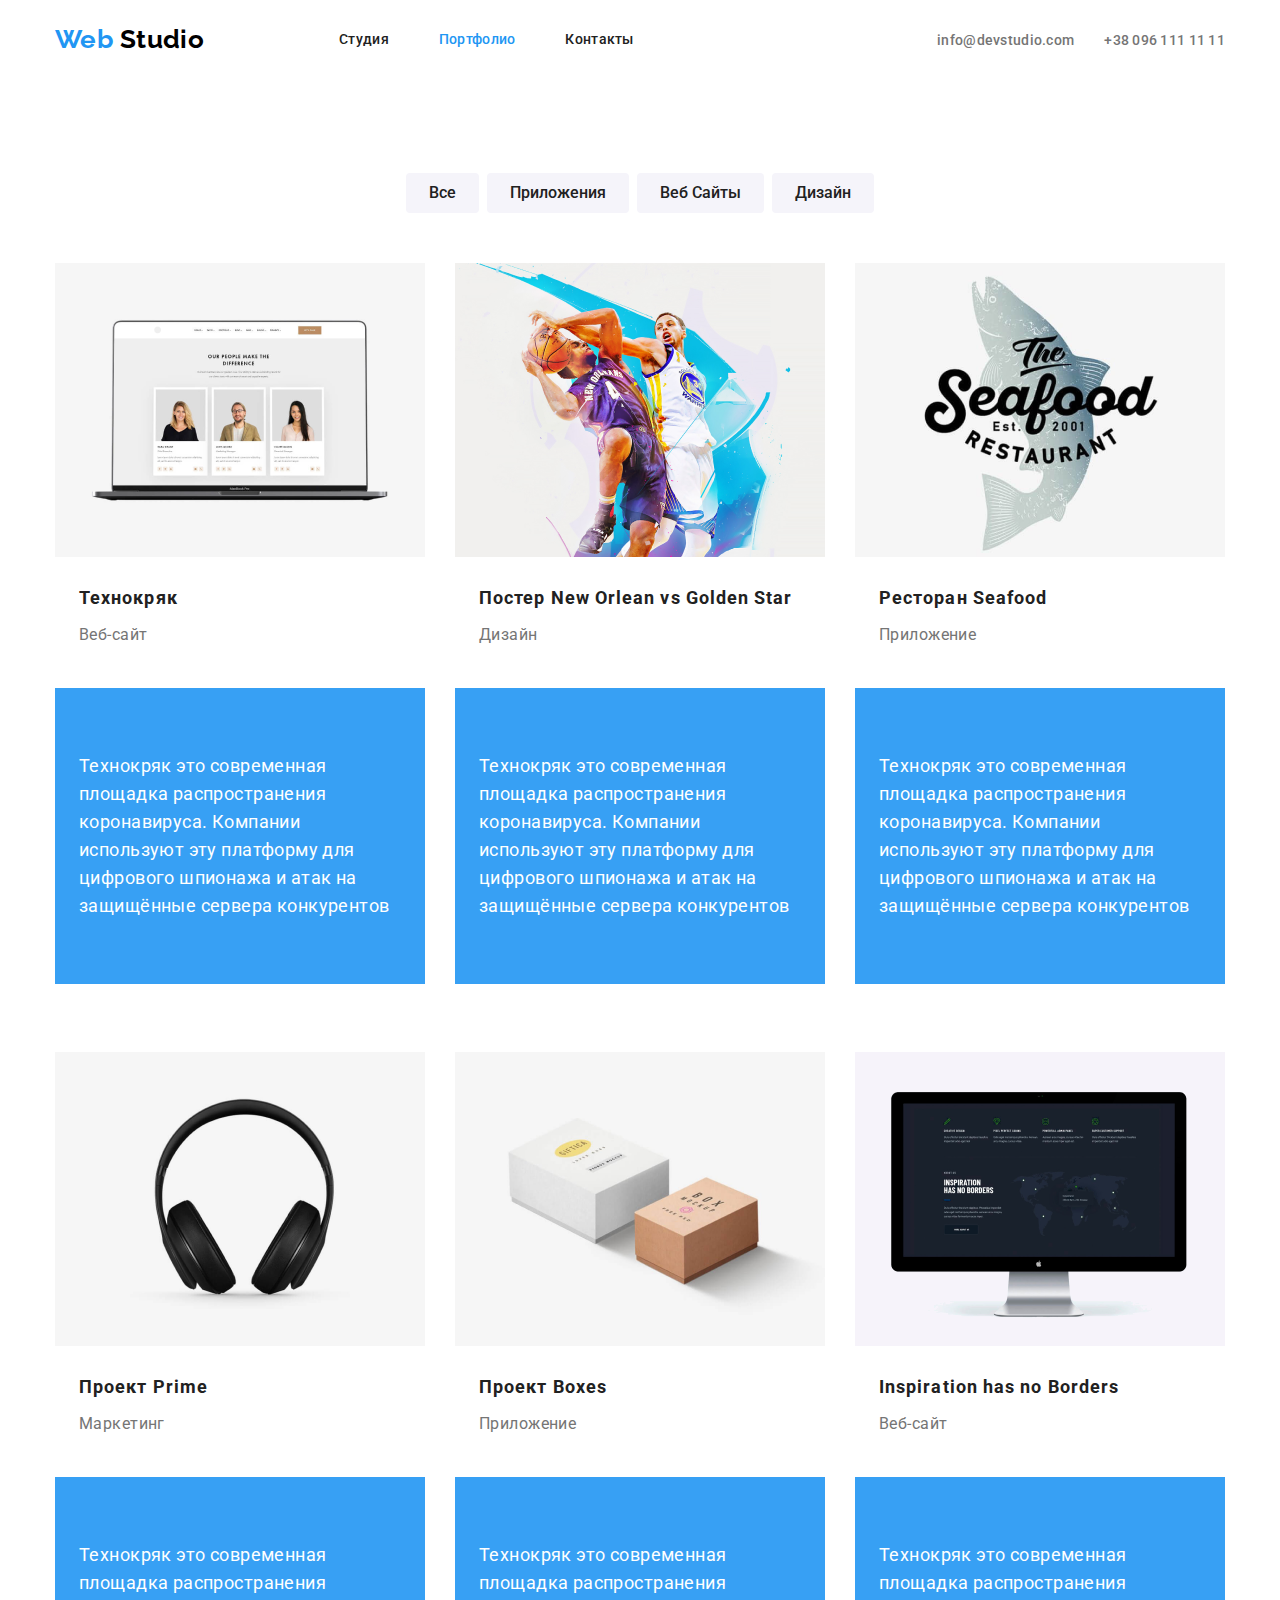
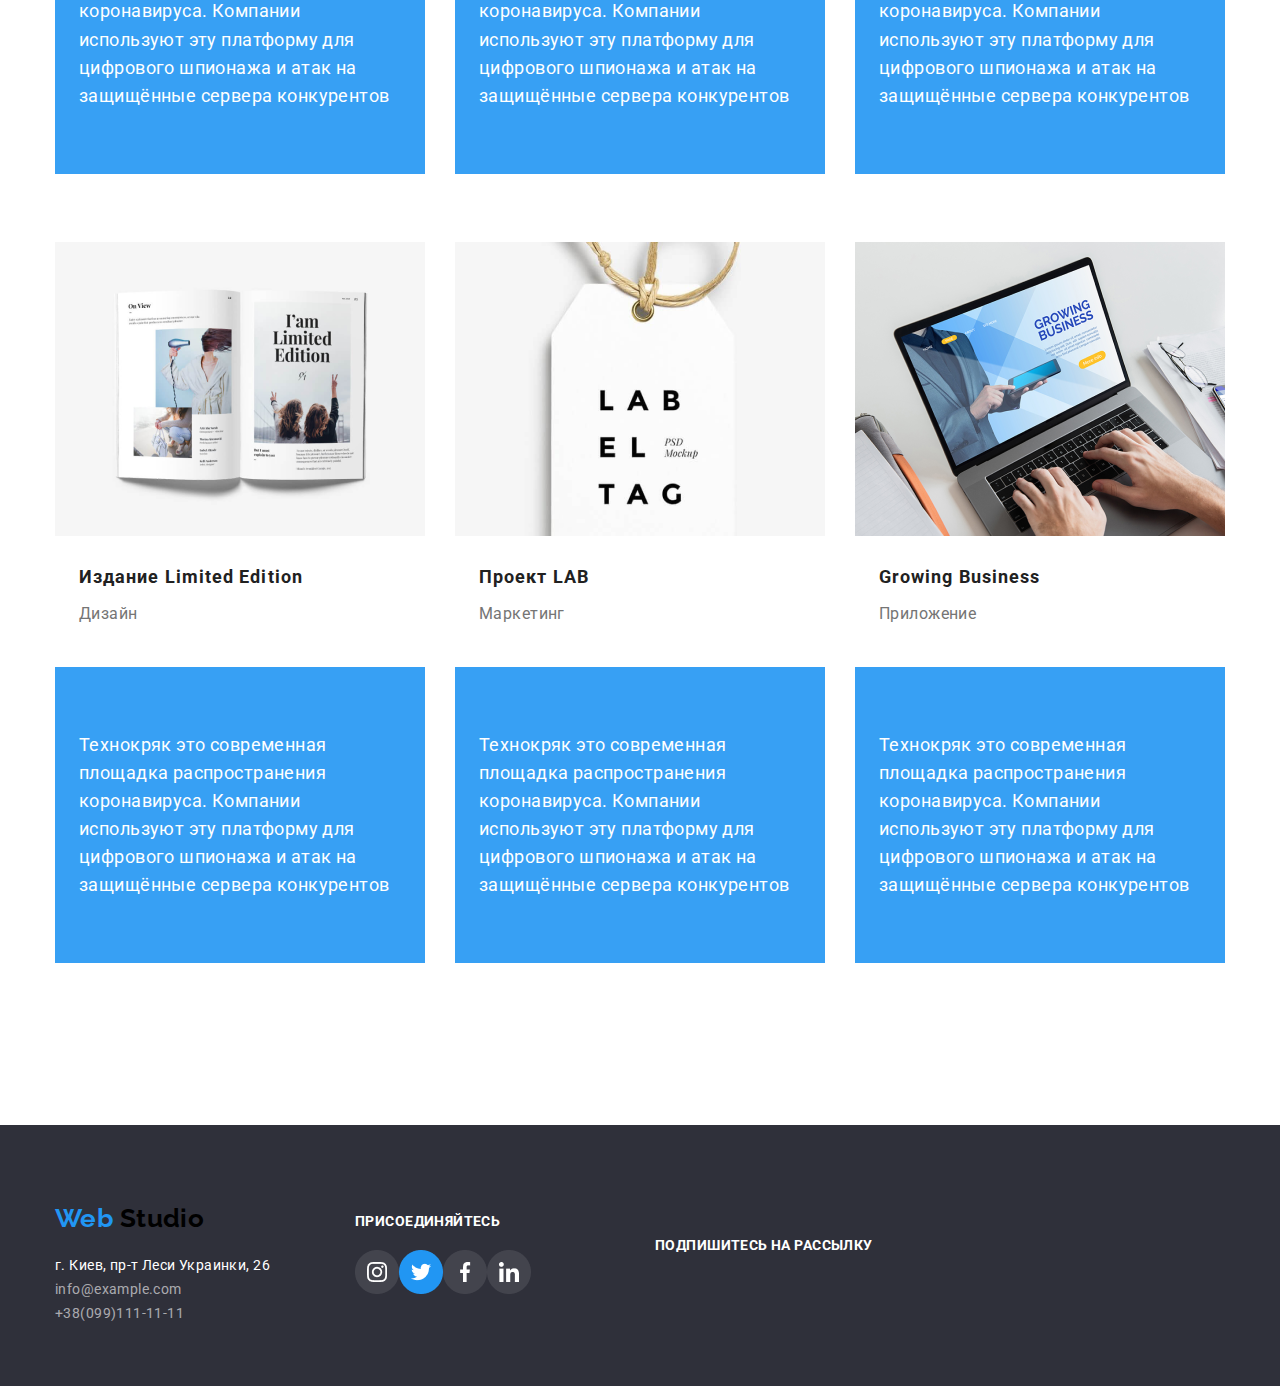
==== portfolio.html @ c9265460 "adding working files" ====
<!DOCTYPE html>
<html lang="ru">
<head>
    <meta charset="UTF-8">
    <meta name="viewport" content="width=device-width, initial-scale=1.0">
    <title lang="en">Web Studio</title>
    <link 
    href="https://fonts.googleapis.com/css2?family=Raleway:wght@700&family=Roboto:wght@400;500;700;900&display=swap" 
    rel="stylesheet">
    <link
    rel="stylesheet" 
    href="https://cdnjs.cloudflare.com/ajax/libs/modern-normalize/0.6.0/modern-normalize.min.css"> 
    <link rel="stylesheet" href="./css/style.css">
</head>
<body>
    <header class="page-header">
    <div class="container">
        <nav class="navigation-and-logo">
            <a class="logo" href="./index.html"><span class="accent">Web</span> Studio</a>
            <ul class="site-nav">
                <li><a class="nav-item" href="./index.html">Студия</a></li>
                <li><a class="nav-item current" href="./portfolio.html">Портфолио</a></li>
                <li><a class="nav-item" href="">Контакты</a></li>

            </ul>
        </nav>
            <ul class="contacts">
                <li><a class="contacts-item" href="mailto:info@devstudio.com">info@devstudio.com</a></li>
                <li><a class="contacts-item" href="tel:+380961111111">+38 096 111 11 11</a></li>
            </ul>
    </div>
    </header>
    <main>
        <!-- Our projects -->
        <section class="projects">
            <h1 hidden>Наше портфолио</h1>
            <ul class="button-list">
                <li class="button-item">
                    <Button class="button" type="button">Все</Button>
                </li>
                <li class="button-item">
                    <Button class="button" type="button">Приложения</Button>
                </li>
                <li class="button-item">
                    <Button class="button" type="button">Веб Сайты</Button>
                </li>
                <li class="button-item">
                    <Button class="button" type="button">Дизайн</Button>
                </li>
                    
            </ul>
            <ul class="container our-projects">
                <li class="project-list">
                    <a class="projects" href="">
                        <img src="./images/tehnokriak.png" alt="people_from_company">
                        <h2 class="project-title">Технокряк</h2>
                        <p class="project-item">Веб-сайт</p>
                        <p class="project-text">Технокряк это современная площадка распространения коронавируса. Компании используют эту платформу для цифрового шпионажа и атак на защищённые сервера конкурентов</p>
                    </a>    
                </li>
                <li class="project-list">
                    <a class="projects" href="">
                        <img src="./images/poster.png" alt="poster">
                        <h2 class="project-title">Постер New Orlean vs Golden Star</h2>
                        <p class="project-item">Дизайн</p>
                        <p class="project-text">Технокряк это современная площадка распространения коронавируса. Компании используют эту платформу для цифрового шпионажа и атак на защищённые сервера конкурентов</p>
                    </a>  
                </li>
                <li class="project-list">
                    <a class="projects" href="">
                        <img src="./images/seafood.png" alt="reastaurant_logo">
                        <h2 class="project-title">Ресторан Seafood</h2>
                        <p class="project-item">Приложение</p>
                        <p class="project-text">Технокряк это современная площадка распространения коронавируса. Компании используют эту платформу для цифрового шпионажа и атак на защищённые сервера конкурентов</p>
                    </a>  
                </li>
                <li class="project-list">
                    <a class="projects" href="">
                            <img src="./images/prime_project.png" alt="headphones">
                            <h2 class="project-title">Проект Prime</h2>
                            <p class="project-item">Маркетинг</p>
                            <p class="project-text">Технокряк это современная площадка распространения коронавируса. Компании используют эту платформу для цифрового шпионажа и атак на защищённые сервера конкурентов</p>
                    </a>  
                </li>
                <li class="project-list">
                    <a class="projects" href="">
                        <img src="./images/boxes.png" alt="boxes">
                        <h2 class="project-title">Проект Boxes</h2>
                        <p class="project-item">Приложение</p>
                        <p class="project-text">Технокряк это современная площадка распространения коронавируса. Компании используют эту платформу для цифрового шпионажа и атак на защищённые сервера конкурентов</p>
                    </a>  
                </li>
                <li class="project-list">
                    <a class="projects" href="">
                        <img src="./images/inspiration.png" alt="monitor">
                        <h2 class="project-title">Inspiration has no Borders</h2>
                        <p class="project-item">Веб-сайт</p>
                        <p class="project-text">Технокряк это современная площадка распространения коронавируса. Компании используют эту платформу для цифрового шпионажа и атак на защищённые сервера конкурентов</p>
                    </a>  
                </li>
                <li class="project-list">
                    <a class="projects" href="">
                        <img src="./images/magazine.png" alt="magazine">
                        <h2 class="project-title">Издание Limited Edition</h2>
                        <p class="project-item">Дизайн</p>
                        <p class="project-text">Технокряк это современная площадка распространения коронавируса. Компании используют эту платформу для цифрового шпионажа и атак на защищённые сервера конкурентов</p>
                    </a>  
                </li>
                <li class="project-list">
                    <a class="projects" href="">
                        <img src="./images/lab_project.png" alt="lable">
                        <h2 class="project-title">Проект LAB</h2>
                        <p class="project-item">Маркетинг</p>
                        <p class="project-text">Технокряк это современная площадка распространения коронавируса. Компании используют эту платформу для цифрового шпионажа и атак на защищённые сервера конкурентов</p>
                    </a>  
                </li>
                <li class="project-list">
                    <a class="projects" href="">
                        <img src="./images/growing_bisiness.png" alt="laptop">
                        <h2 class="project-title">Growing Business</h2>
                        <p class="project-item">Приложение</p>
                        <p class="project-text">Технокряк это современная площадка распространения коронавируса. Компании используют эту платформу для цифрового шпионажа и атак на защищённые сервера конкурентов</p>
                    </a>  
                </li>
            </ul>
        </section>
 
    </main>
    <!-- footer -->
    <footer class="footer">
        <div class="container">
            <div class="footer-container1">
                <h2><a class="logo" href="./index.html"><span class="accent">Web</span> Studio</a></h2>
                <address class="footer-adress"> <ul>
                    <li>
                        <a class="adress" href="">г. Киев, пр-т Леси Украинки, 26</a>
                    </li>
                    <li>
                        <a class="contacts" href="mailto:info@example.com">info@example.com</a>
                    </li>
                    <li>
                    <a class="contacts" href="tel=+380991111111">+38(099)111-11-11</a>
                    </li>
                </ul> </address>
            </div>
            <div class="footer-container2">
                <b class="appeal">Присоединяйтесь</b>
                <ul class="social-media-list">
                    <li>
                        <a href="" aria-label="instagram"><img src="./images/Ellipse.png" alt=""></a>
                    </li>
                    <li>
                        <a href="" aria-label="tweeter"><img src="./images/Ellipse_2.png" alt=""></a>
                    </li>
                    <li>
                        <a href="" aria-label="facebook"><img src="./images/Ellipse_3.png" alt=""></a>
                    </li>
                    <li>
                        <a href="" aria-label="linkedin"><img src="./images/Ellipse_4.png" alt=""></a>
                    </li>
                </ul>
            </div>
            <b class="appeal">подпишитесь на рассылку</b>
        </div>
    </footer>
</body>
</html>
---- css/style.css ----
:root {
    --accent-colour: #2196F3;
    --title-text-colour: #212121;
    --background-colour: #ffffff;
    --primary-text-colour: #757575;
    --icons-colour: #AFB1B8;
    --transparent-background: rgba(47, 48, 58, 0.8);
    --logo-color: #000000;
    --background-button-color: #757575;
    }
html {
    box-sizing: border-box;
  }
  
  *,
  *::before,
  *::after {
    box-sizing: inherit;
  }

ul {
    list-style: none;
    margin: 0px;
    padding: 0px;
}
body {
    font-family: Roboto, sans-serif;
    background-color: var(--background-colour);
    letter-spacing: 0.03em;
    font-weight: 400;
    font-size: 14px;
}


/* site-header */
.container {
    width: 1200px;
    margin-left: auto;
    margin-right: auto;
    padding-left: 15px;
    padding-right: 15px;
}

.navigation-and-logo {
    display: flex;
    align-items: center;
}
.logo {
    color: var(--logo-color);
    font-family: Raleway, sans-serif;
    font-weight: bold;
    font-size: 26px;
    line-height: 1.2;
    text-decoration: none;
    display: block;
}
.logo .accent {
    color: var(--accent-colour);
}

.site-nav {
    margin-left: 85px;
}

.site-nav .nav-item:not(last-child) {
    margin-left: 50px;
}

.site-nav .nav-item {
    display: block;
    padding-top: 32px;
    padding-bottom: 32px;
    color: var(--title-text-colour);
    font-weight: 500;
    line-height: 1.14;
    letter-spacing: 0.02em;
    list-style: none;
    text-decoration: none;

}

.site-nav .nav-item:hover,
.site-nav .nav-item:focus {
     color: var(--accent-colour)
    }


.nav-item.current {
    display: block;
    padding-top: 32px;
    padding-bottom: 32px;
    color: var(--accent-colour);
    text-decoration:none;
}

.contacts, .site-nav {
    margin-top: 0px;
    margin-bottom: 0px;
    display: flex;
    }
.contacts {
    margin-left: auto;
    }
.contacts-item {
    color: var(--primary-text-colour);
    font-weight: 500;
    line-height: 1.14;
    letter-spacing: 0.02em;
    text-decoration: none;
}
.contacts-item:not(last-child) {
    margin-left: 30px;
}


.contacts .contacts-item:hover,
.contacts .contacts-item:focus { 
    color: var(--accent-colour)
}

.page-header .container {
    display: flex;
    align-items: center;
    background-color: var(--background-colour);
}
/* block hero */
.hero {
    text-align: center;
    background-color: var(--transparent-background);
    padding-top: 200px;
    padding-bottom: 200px;
}
.hero .hero-title {
    font-weight: 900;
    font-size: 44px;
    line-height: 1.36;
    letter-spacing: 0.06em;
    text-transform: uppercase;
    color: var(--background-colour);
    margin-top: 0px;
    margin-bottom: 30px;
}

/* button */
.modal-button {
    color: var(--background-colour);
    background-color: var(--accent-colour);
    font-family: inherit;
    font-weight: 700;
    font-size: 16px;
    line-height: 1.87;
    border-radius: 4px;
    padding: 10px 32px;
    min-width: 136px;
    text-align: center;
    border: 1px solid transparent;
    cursor: pointer;
}

/* site-advantages */
.advantages-list + .advantages-list {
    margin-left: 30px;
}
 .advantages-list {
     width: 270px;
 }
.advantages-item {
    display : inline-block;
    vertical-align: middle;
    border: 1px solid transparent;
    box-sizing: border-box;
    border-radius: 4px;
    width: 270px;
    height: 120px;
    padding-top: 25px;
    padding-bottom: 25px;
    background-color: #F5F4FA;
    margin-bottom: 30px;

}
.section-block {
    padding-top: 94px;
    padding-bottom: 94px;
}
.section-title {
    font-weight: 700;
    font-size: 36px;
    line-height: 1.16;
    text-align: center;
    color: var(--title-text-colour);
    margin-bottom: 50px;
    margin-top: 0px;
}
.advantages {
    display: flex;
    align-items: center;
}
.advantages .title {
    font-weight: 700;
    font-size: inherit;
    line-height: 1.14;
    text-transform: uppercase;
    color: var(--title-text-colour);
    margin-bottom: 10px;
    margin-top: 0px;
}
.advantages .text {
    font-weight: 400;
    line-height: 1.7;
    color: var(--primary-text-colour);
    margin: 0px 0px;
}

/* what-we-are-doing */
.activities {
    display: flex;
    align-items: center;
}
.title-activities {
    font-weight: 700;
    font-size: inherit;
    line-height: 1.14;
    text-align: center;
    color: var(--background-colour);
    background-color: var(--transparent-background);
    padding-top: 27px;
    padding-bottom: 27px;
    margin: 0px 0px;
}
.activities-item + .activities-item {
margin-left: 30px;
}

/* our-team */
.members-wraper {
    background-color: #F5F4FA;
}
.team {
    display: flex;
    align-items: center;
}
.team .team-member {
    font-weight: 500;
    font-size: 16px;
    line-height: 1.18;
    text-align: center;
    color: var(--title-text-colour);
    margin-top: 30px;
    margin-bottom: 10px;
}
.team .team-member-title {
    font-size: 16px;
    line-height: 1.18;
    text-align: center;
    color: var(--primary-text-colour);
    margin-top: 0px;
    margin-bottom: 16px;
}

.social-media-list {
    display: flex;
}
.social-media + .social-media {
margin-left: 10px;
}
.team-item + .team-item {
    margin-left: 30px;
}
.team-item {
    box-shadow: 
    0px 2px 1px rgba(0, 0, 0, 0.2), 
    0px 1px 1px rgba(0, 0, 0, 0.14), 
    0px 1px 3px rgba(0, 0, 0, 0.12);
}
/* regular clients */
.clients-list {
    display: flex;
    justify-content: center;
}
.clients-item {
    display : flex;
    align-items : center;
    justify-content: center;
    border: 1px solid #AFB1B8;
    box-sizing: border-box;
    border-radius: 4px;
    width: 170px;
    height: 90px;
}

.clients-item + .clients-item {
margin-left: 30px;
}
/* footer */
.footer {
 background-color:#2F303A ;
}

.footer .container {
    display: flex;
    align-items: center;
}
.footer-container1 {
    margin-right: 69px;
    padding-top: 60px;
    padding-bottom: 60px;
    width: 231px;
}
.footer-container1 .logo {
    margin-bottom: 20px;
}
.footer-container2 {
    margin-right: 94px;
    width: 206px;
}
.footer-adress .adress {
    line-height: 1.71;
    color: var(--background-colour);
    font-style: normal;
    text-decoration: none;
}

.footer-adress .contacts {
    line-height: 1.71;
    color: rgba(255, 255, 255, 0.6);
    font-style: normal;
    text-decoration: none;
}

.footer .appeal {
    display: flex;
    font-weight: 700;
    line-height: 1.14;
    text-transform: uppercase;
    color: var(--background-colour);
    margin-bottom: 20px;
}

/* styles for portfolio */      
/* button */

.button-list {
    display: flex;
    padding-top: 93px;
    padding-bottom: 50px;
    justify-content: center;
}
.button-item + .button-item {
    margin-left: 8px;
}
  .button {
    display: block;
    font-family: inherit;
    font-weight: 500;
    font-size: 16px;
    line-height: 1.62;
    text-align: center;
    color: #212121;
    background-color: #F5F4FA;
    border-radius: 4px;
    padding: 6px 22px;
    min-width: 73px;
    border: 1px solid transparent;
    cursor: pointer;
}
.button:hover,
.button:focus {
    background-color: var(--accent-colour);
    color: var(--background-colour);
}

/* our projects */
.our-projects {
    display: flex;
    flex-wrap: wrap;
    padding-bottom: 94px;
}
.project-list {
    width: 370px;
    padding-bottom: 20px;
    margin-right: 30px;
    margin-bottom: 30px;

}
.project-list:nth-child(3n) {
    margin-right: 0px;
}
.project-list:nth-last-child(-n+3) {
    margin-bottom: 30px;
}
.projects {
    text-decoration: none;
}
.projects .project-title {
font-weight: 700;
font-size: 18px;
line-height: 2.0;
letter-spacing: 0.06em;
color: var(--title-text-colour);
padding: 0px 24px 0px 24px;
margin-top: 20px;
margin-bottom: 4px;
}
.projects .project-item {
font-size: 16px;
line-height: 1.87;
color: var(--background-button-color);
padding: 0px 24px 20px 24px;
margin: 0px;
}
.projects .project-text {
font-size: 18px;
line-height: 1.56;
color: var(--background-colour);
background-color: rgba(33, 150, 243, 0.9);
padding-top: 64px;
padding-bottom: 64px;
padding-left: 24px;
padding-right: 24px;
}
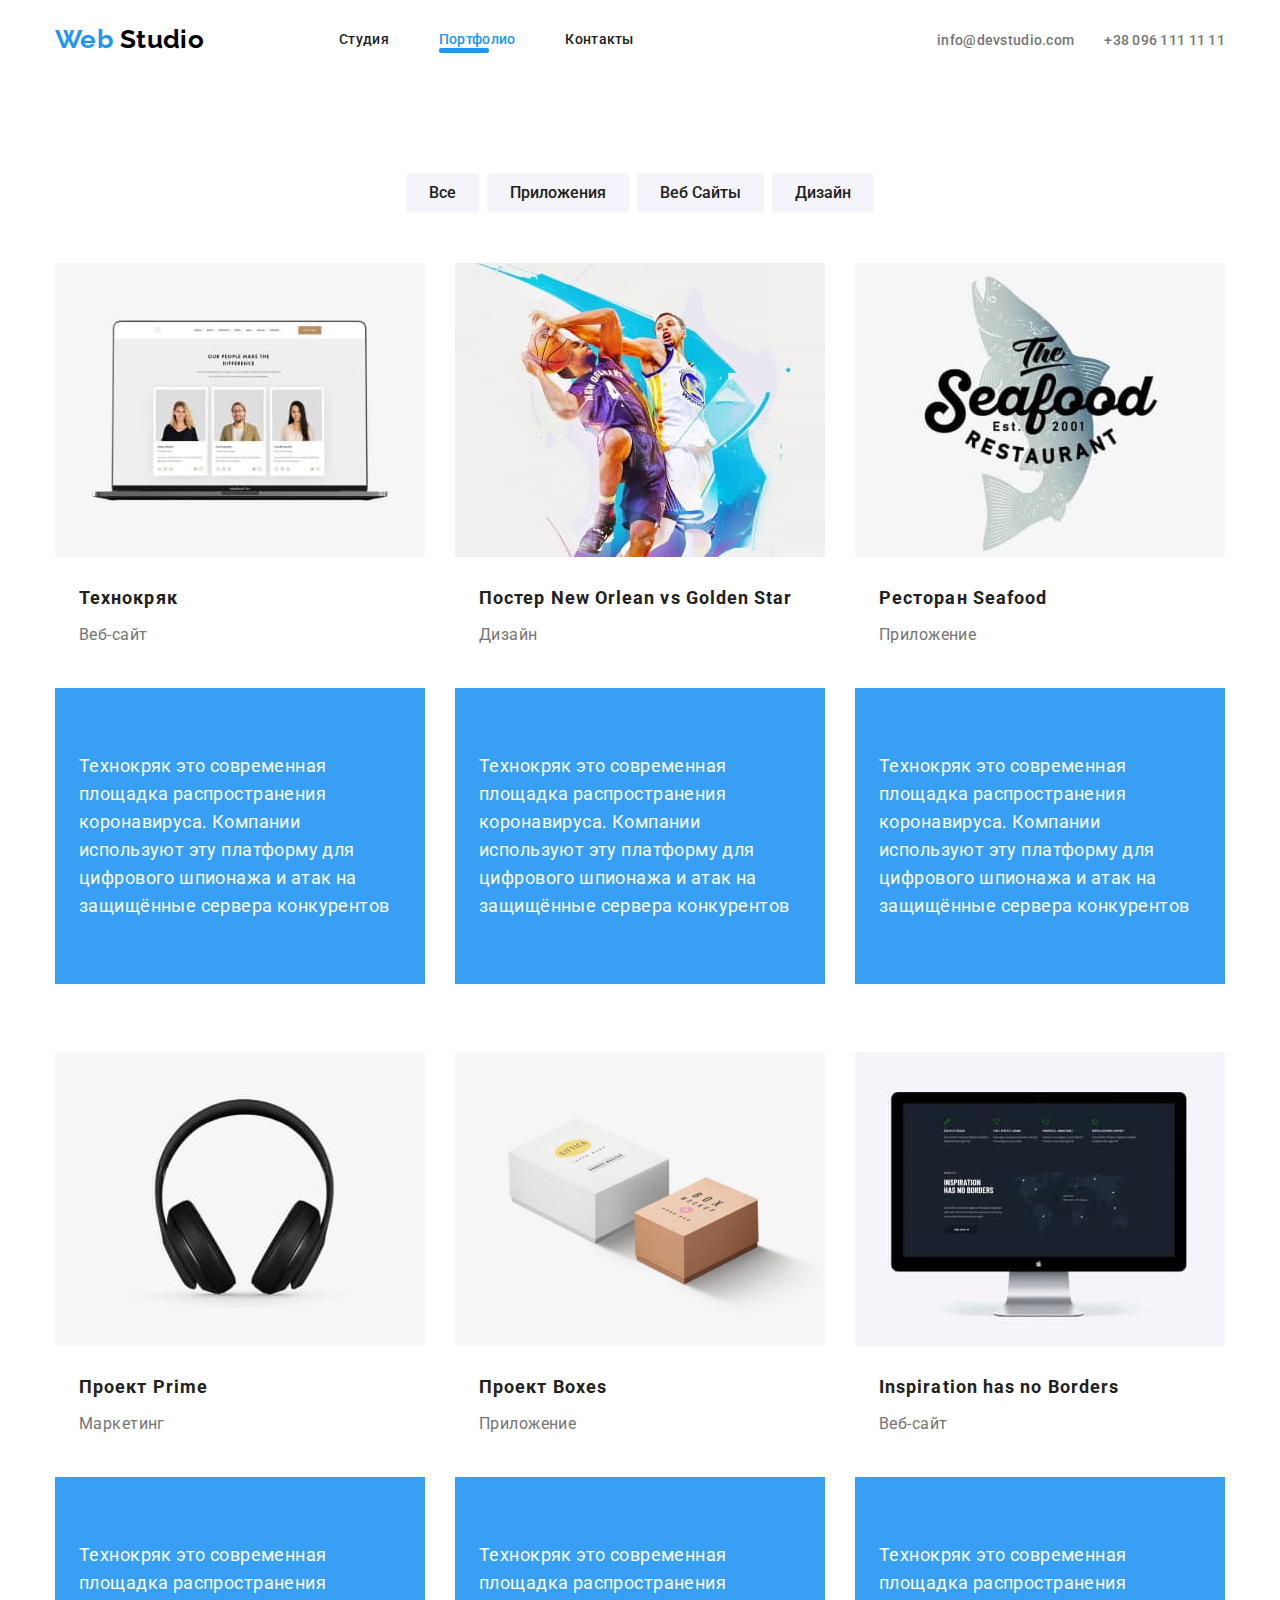
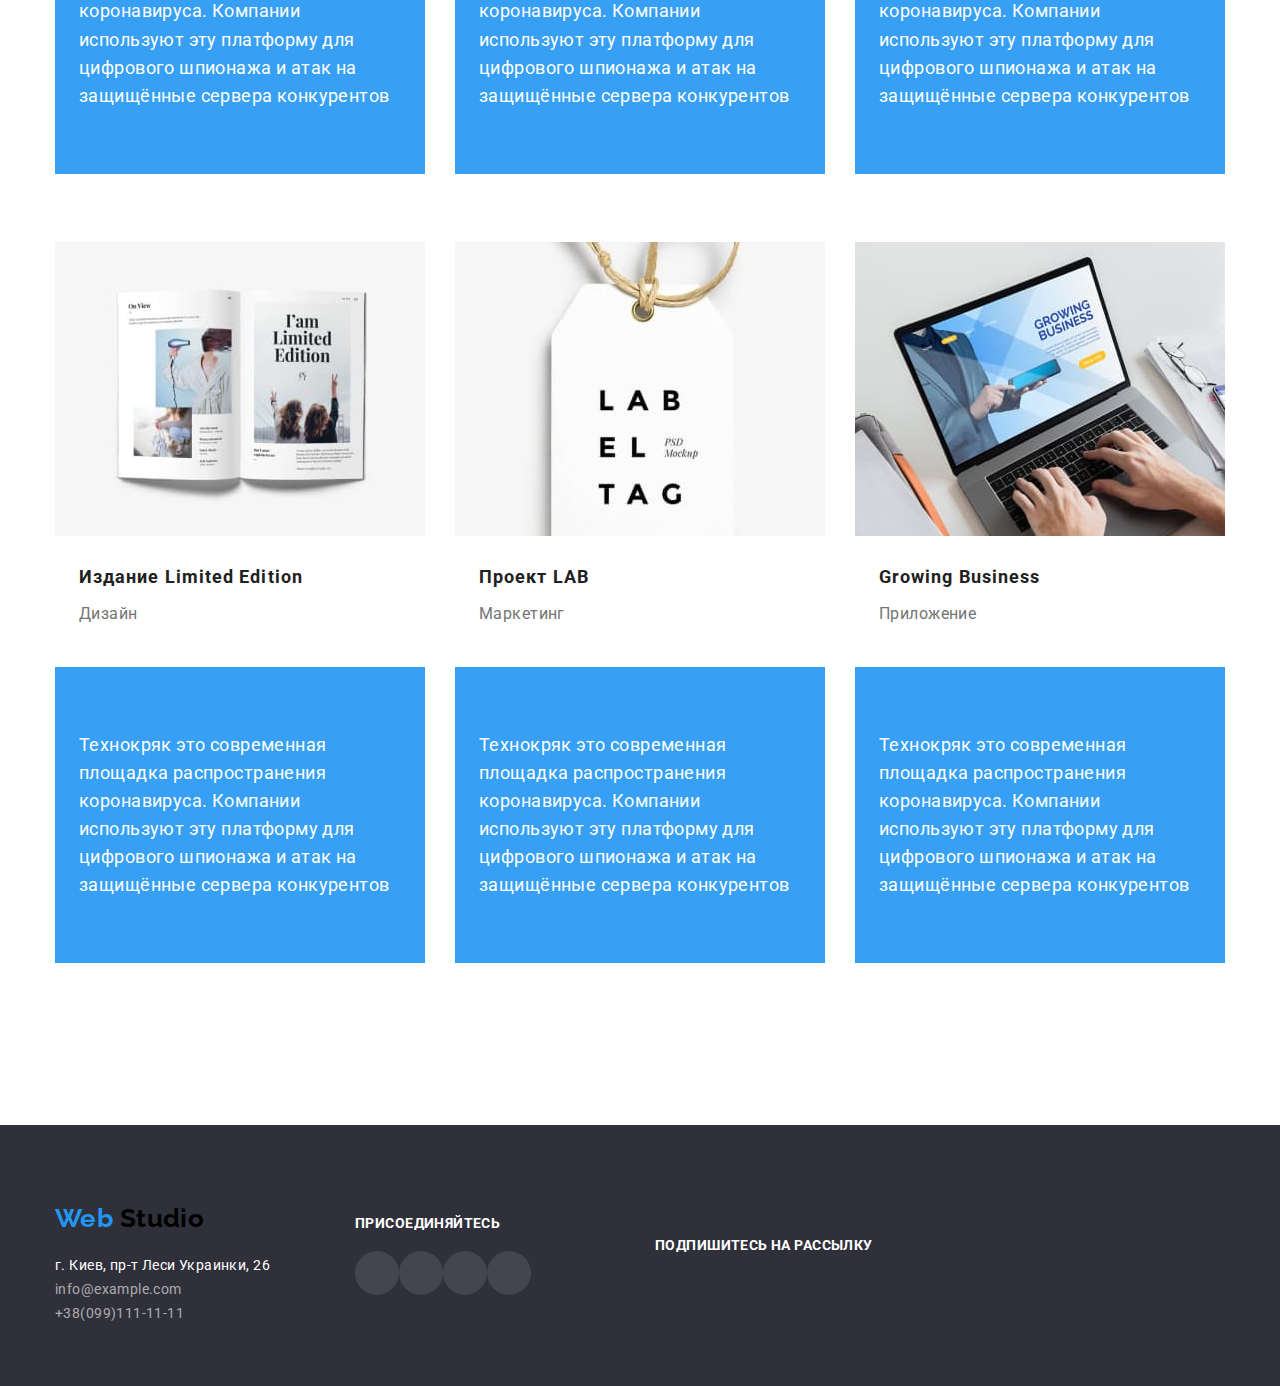
==== commit 000cd6b4: "adding sprite" ====
--- a/portfolio.html
+++ b/portfolio.html
@@ -52,7 +52,7 @@
             <ul class="container our-projects">
                 <li class="project-list">
                     <a class="projects" href="">
-                        <img src="./images/tehnokriak.png" alt="people_from_company">
+                        <img src="./images/tehnokriak.jpg" alt="people_from_company">
                         <h2 class="project-title">Технокряк</h2>
                         <p class="project-item">Веб-сайт</p>
                         <p class="project-text">Технокряк это современная площадка распространения коронавируса. Компании используют эту платформу для цифрового шпионажа и атак на защищённые сервера конкурентов</p>
@@ -60,7 +60,7 @@
                 </li>
                 <li class="project-list">
                     <a class="projects" href="">
-                        <img src="./images/poster.png" alt="poster">
+                        <img src="./images/poster.jpg" alt="poster">
                         <h2 class="project-title">Постер New Orlean vs Golden Star</h2>
                         <p class="project-item">Дизайн</p>
                         <p class="project-text">Технокряк это современная площадка распространения коронавируса. Компании используют эту платформу для цифрового шпионажа и атак на защищённые сервера конкурентов</p>
@@ -68,7 +68,7 @@
                 </li>
                 <li class="project-list">
                     <a class="projects" href="">
-                        <img src="./images/seafood.png" alt="reastaurant_logo">
+                        <img src="./images/seafood.jpg" alt="reastaurant_logo">
                         <h2 class="project-title">Ресторан Seafood</h2>
                         <p class="project-item">Приложение</p>
                         <p class="project-text">Технокряк это современная площадка распространения коронавируса. Компании используют эту платформу для цифрового шпионажа и атак на защищённые сервера конкурентов</p>
@@ -76,7 +76,7 @@
                 </li>
                 <li class="project-list">
                     <a class="projects" href="">
-                            <img src="./images/prime_project.png" alt="headphones">
+                            <img src="./images/prime_project.jpg" alt="headphones">
                             <h2 class="project-title">Проект Prime</h2>
                             <p class="project-item">Маркетинг</p>
                             <p class="project-text">Технокряк это современная площадка распространения коронавируса. Компании используют эту платформу для цифрового шпионажа и атак на защищённые сервера конкурентов</p>
@@ -92,7 +92,7 @@
                 </li>
                 <li class="project-list">
                     <a class="projects" href="">
-                        <img src="./images/inspiration.png" alt="monitor">
+                        <img src="./images/inspiration.jpg" alt="monitor">
                         <h2 class="project-title">Inspiration has no Borders</h2>
                         <p class="project-item">Веб-сайт</p>
                         <p class="project-text">Технокряк это современная площадка распространения коронавируса. Компании используют эту платформу для цифрового шпионажа и атак на защищённые сервера конкурентов</p>
@@ -100,7 +100,7 @@
                 </li>
                 <li class="project-list">
                     <a class="projects" href="">
-                        <img src="./images/magazine.png" alt="magazine">
+                        <img src="./images/magazine.jpg" alt="magazine">
                         <h2 class="project-title">Издание Limited Edition</h2>
                         <p class="project-item">Дизайн</p>
                         <p class="project-text">Технокряк это современная площадка распространения коронавируса. Компании используют эту платформу для цифрового шпионажа и атак на защищённые сервера конкурентов</p>
@@ -108,7 +108,7 @@
                 </li>
                 <li class="project-list">
                     <a class="projects" href="">
-                        <img src="./images/lab_project.png" alt="lable">
+                        <img src="./images/lab_project.jpg" alt="lable">
                         <h2 class="project-title">Проект LAB</h2>
                         <p class="project-item">Маркетинг</p>
                         <p class="project-text">Технокряк это современная площадка распространения коронавируса. Компании используют эту платформу для цифрового шпионажа и атак на защищённые сервера конкурентов</p>
@@ -116,7 +116,7 @@
                 </li>
                 <li class="project-list">
                     <a class="projects" href="">
-                        <img src="./images/growing_bisiness.png" alt="laptop">
+                        <img src="./images/growing_bisiness.jpg" alt="laptop">
                         <h2 class="project-title">Growing Business</h2>
                         <p class="project-item">Приложение</p>
                         <p class="project-text">Технокряк это современная площадка распространения коронавируса. Компании используют эту платформу для цифрового шпионажа и атак на защищённые сервера конкурентов</p>
--- a/css/style.css
+++ b/css/style.css
@@ -63,7 +63,7 @@
     margin-left: 85px;
 }
 
-.site-nav .nav-item:not(last-child) {
+.site-nav li:not(last-child) {
     margin-left: 50px;
 }
 
@@ -85,13 +85,25 @@
      color: var(--accent-colour)
     }
 
-
-.nav-item.current {
+.nav-item li {
+    padding-top: 32px;
+}
+.nav-item.current{
     display: block;
-    padding-top: 32px;
-    padding-bottom: 32px;
     color: var(--accent-colour);
     text-decoration:none;
+}
+.nav-item.current::after {
+    width: 50px;
+    content: "";
+    display: block;
+    align-content: stretch;
+    position: absolute;
+    margin-bottom: 28px;
+    margin-top: 0px;
+    height: 5px;
+    background-color: var(--accent-colour);
+    border-radius: 2px;
 }
 
 .contacts, .site-nav {
@@ -122,6 +134,7 @@
 .page-header .container {
     display: flex;
     align-items: center;
+    text-align: center;
     background-color: var(--background-colour);
 }
 /* block hero */
@@ -130,6 +143,15 @@
     background-color: var(--transparent-background);
     padding-top: 200px;
     padding-bottom: 200px;
+    background-image: 
+    linear-gradient( 
+    var(--transparent-background), var(--transparent-background)),
+    url(../images/header.jpg);
+    height: 600px;
+    max-width: 1600px;
+    background-repeat: no-repeat;
+    background-position: center;
+
 }
 .hero .hero-title {
     font-weight: 900;
@@ -165,19 +187,26 @@
  .advantages-list {
      width: 270px;
  }
-.advantages-item {
-    display : inline-block;
-    vertical-align: middle;
-    border: 1px solid transparent;
-    box-sizing: border-box;
-    border-radius: 4px;
-    width: 270px;
-    height: 120px;
-    padding-top: 25px;
-    padding-bottom: 25px;
-    background-color: #F5F4FA;
-    margin-bottom: 30px;
-
+ .advantages-list::before {
+     content: "";
+     background-color: #F5F4FA;
+     display : block;
+     background-repeat: no-repeat;
+     background-position: center;
+     border: 1px solid transparent;
+     box-sizing: border-box;
+     border-radius: 4px;
+     width: 270px;
+     height: 120px;
+     padding-top: 25px;
+     padding-bottom: 25px;
+     margin-bottom: 30px;
+ }
+.advantages-icon {
+    width: 70px;
+    height: 54px;
+    padding-left: 100px;
+    padding-right: 100px;
 }
 .section-block {
     padding-top: 94px;
@@ -260,6 +289,11 @@
 
 .social-media-list {
     display: flex;
+}
+.social-media-list a {
+    width: 44px;
+    height: 44px;
+    display: block;
 }
 .social-media + .social-media {
 margin-left: 10px;
@@ -310,6 +344,31 @@
 .footer-container1 .logo {
     margin-bottom: 20px;
 }
+.footer .social-media-list a {
+    border-radius: 50%;
+    background-color: rgba(255, 255, 255, 0.1);
+}
+
+.footer .social-media-list li {
+    background-position: center;
+    background-repeat: no-repeat;
+}
+.footer .twitter {
+    background-image: url(../images/twitter1.svg);
+}
+.footer .linkedin {
+    background-image: url(../images/linkedin1.svg); 
+}
+.footer .instagram {
+    background-image: url(../images/instagram1.svg);
+}
+.footer .facebook {
+    background-image: url(../images/facebook1.svg);
+}
+.social-media-list li :hover,
+.social-media-list li :focus {
+    background-color: var(--accent-colour);
+}
 .footer-container2 {
     margin-right: 94px;
     width: 206px;
@@ -336,7 +395,33 @@
     color: var(--background-colour);
     margin-bottom: 20px;
 }
-
+.footer .button1 {
+    display: inline-flex;
+    align-items: center;
+    padding-right: 28px;
+    padding-left: 29px;
+    padding-top: 10px;
+    padding-bottom: 10px;
+    margin-left: 12px;
+    font-family: inherit;
+    font-weight: 700;
+    text-decoration: none;
+    color: var(--background-colour);
+    background-color: var(--accent-colour);
+    box-shadow: 0px 4px 4px rgba(0, 0, 0, 0.15);
+    border-radius: 4px;
+}
+
+.button1::after {
+    content: "";
+    width: 24px;
+    height: 24px;
+    margin-left: 10px;
+    background-image: url(../images/icon-send.svg);
+    background-size: contain;
+
+
+}
 /* styles for portfolio */      
 /* button */
 
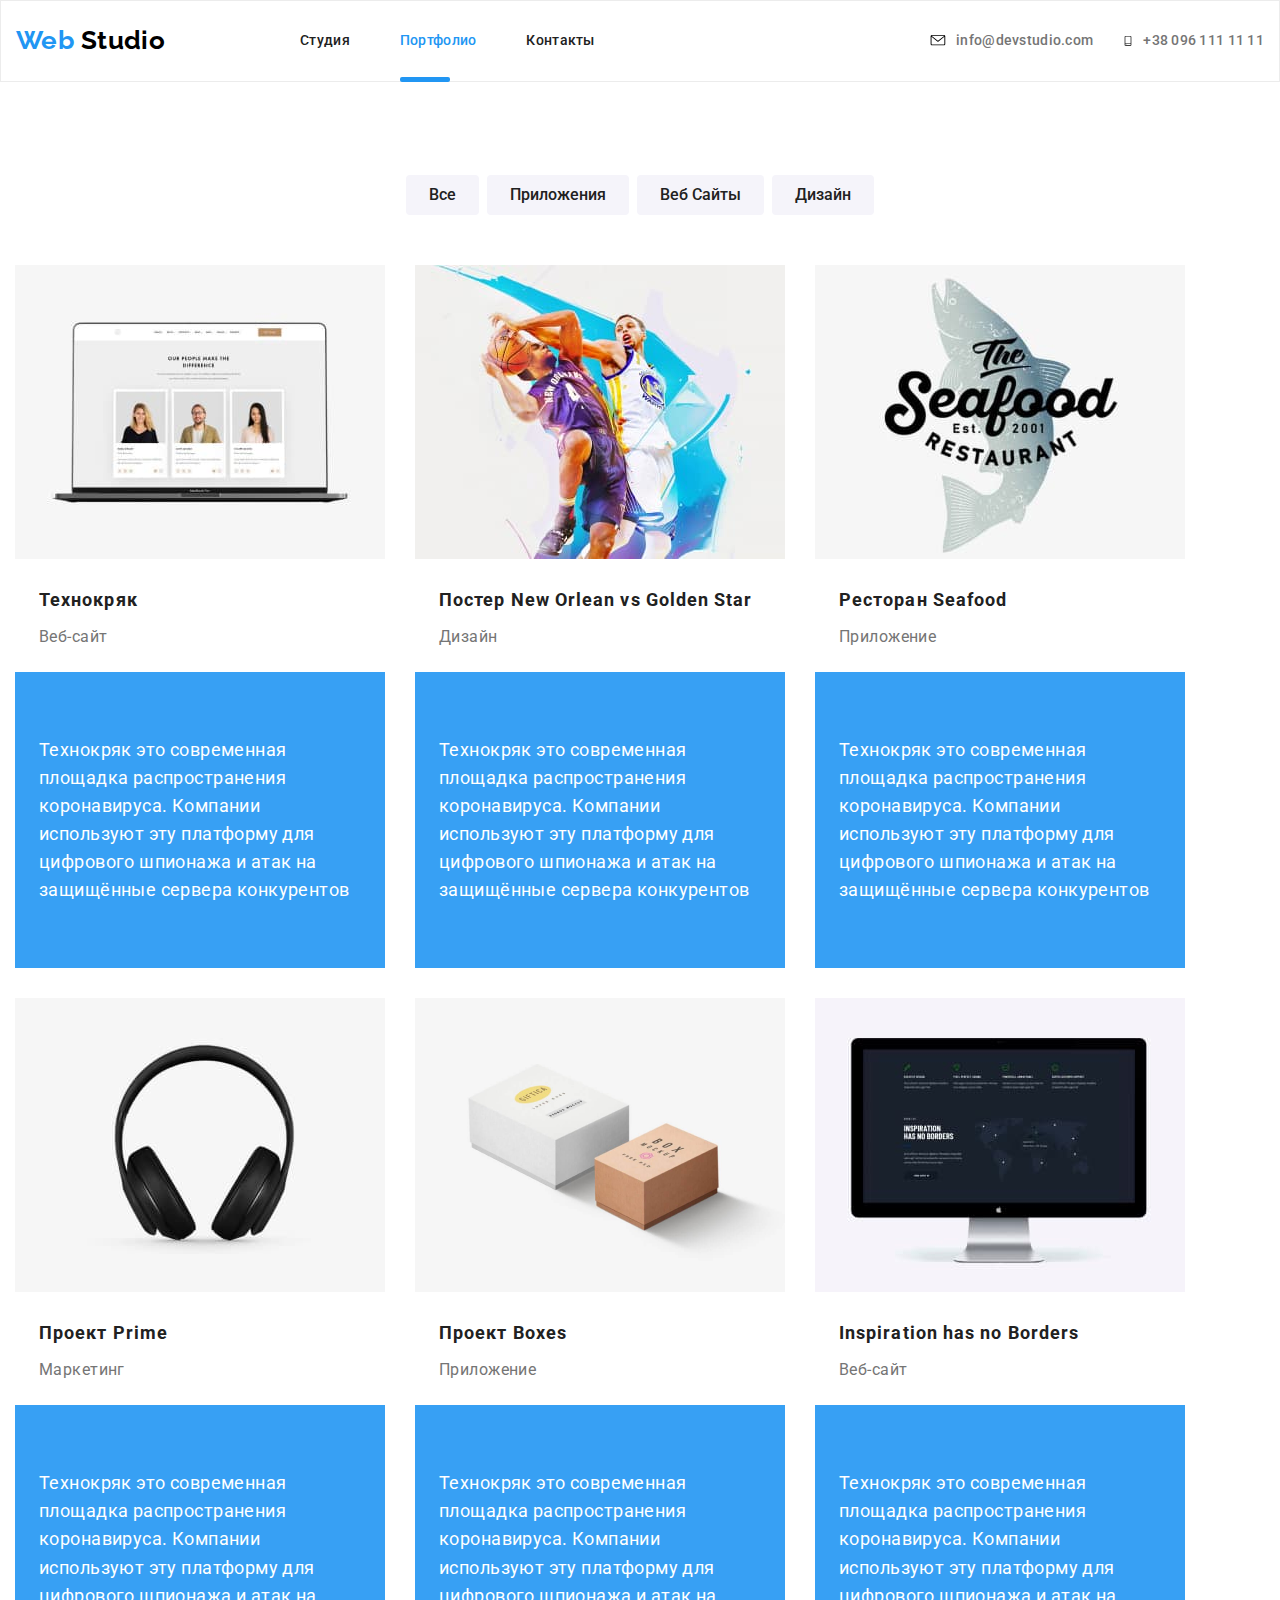
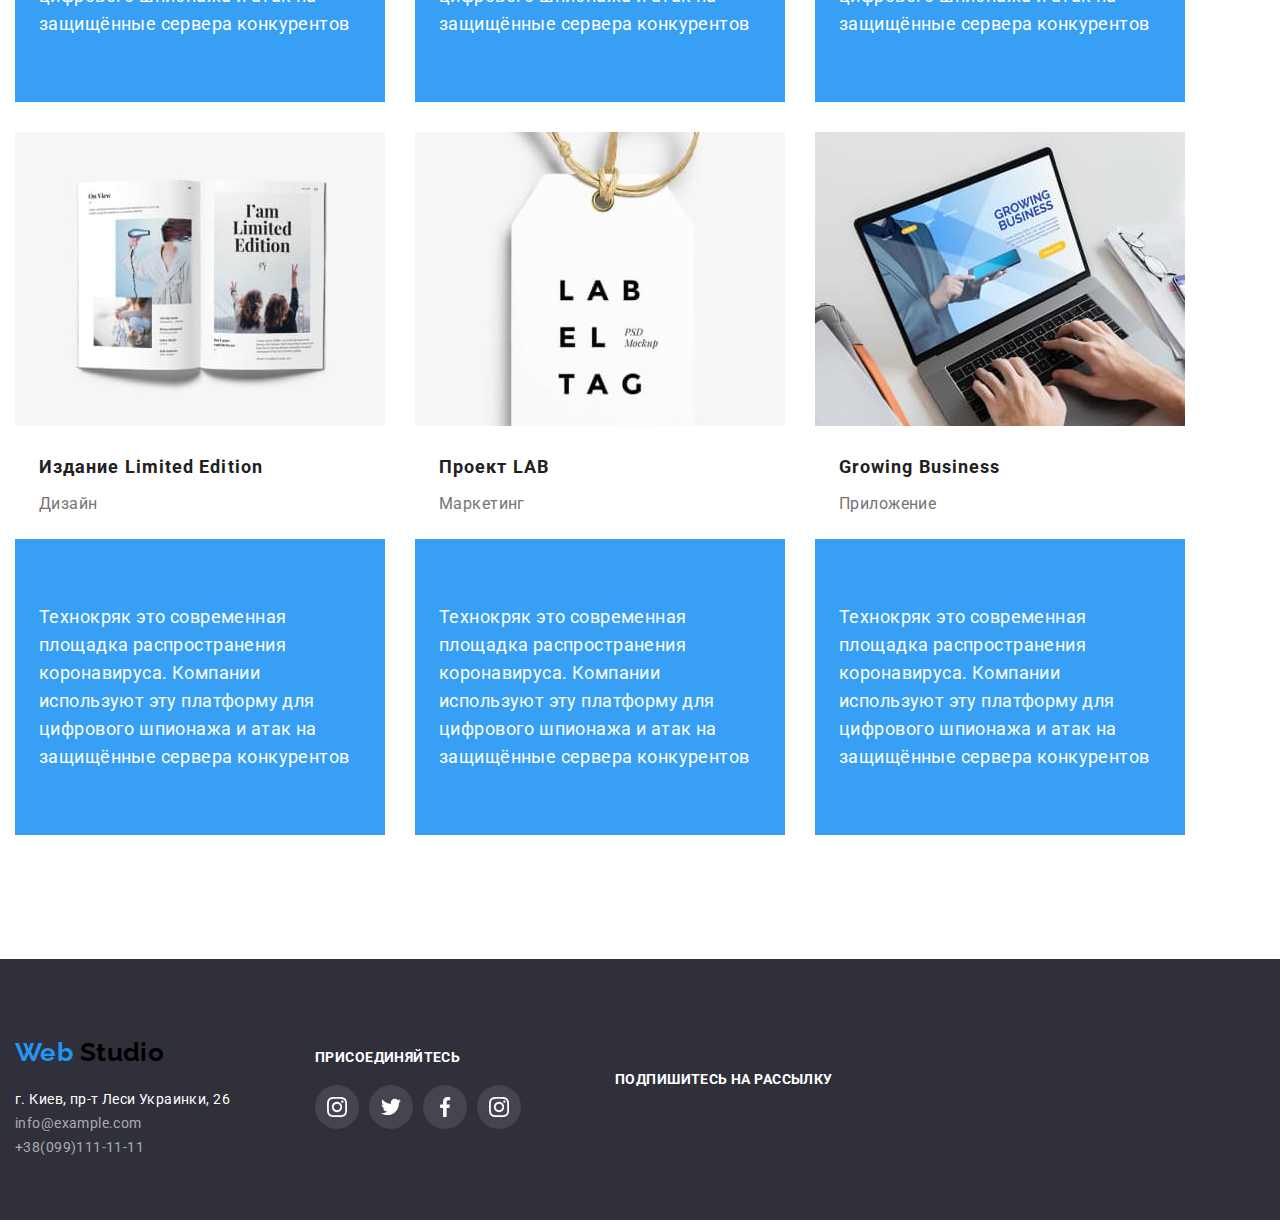
==== commit 5698a080: "adding icons, icons hover" ====
--- a/portfolio.html
+++ b/portfolio.html
@@ -24,10 +24,22 @@
 
             </ul>
         </nav>
-            <ul class="contacts">
-                <li><a class="contacts-item" href="mailto:info@devstudio.com">info@devstudio.com</a></li>
-                <li><a class="contacts-item" href="tel:+380961111111">+38 096 111 11 11</a></li>
-            </ul>
+                <ul class="contacts">
+                    <li><a class="contacts-item" href="mailto:info@devstudio.com">
+                        <svg class="contacts-icon" width=16 height=11> 
+                            <use href="images/sprite.svg#icon-envelope-hover"></use>   
+                        </svg>
+                        info@devstudio.com
+                    </a>
+                </li>
+                    <li><a class="contacts-item" href="tel:+380961111111">
+                        <svg class="contacts-icon" width=10 height=16> 
+                            <use href="images/sprite.svg#icon-smartphone"></use>   
+                        </svg>
+                        +38 096 111 11 11
+                    </a>
+                </li>
+                </ul>
     </div>
     </header>
     <main>
@@ -146,17 +158,33 @@
             <div class="footer-container2">
                 <b class="appeal">Присоединяйтесь</b>
                 <ul class="social-media-list">
-                    <li>
-                        <a href="" aria-label="instagram"><img src="./images/Ellipse.png" alt=""></a>
+                    <li class="social-media-item">
+                        <a href="" aria-label="instagram">
+                            <svg width=20 height=20> 
+                                <use href="./images/sprite.svg#icon-instagram-1"></use>
+                            </svg>
+                        </a>
                     </li>
-                    <li>
-                        <a href="" aria-label="tweeter"><img src="./images/Ellipse_2.png" alt=""></a>
+                    <li class="social-media-item">
+                        <a href="" aria-label="twitter">
+                            <svg width=20 height=20> 
+                                <use href="./images/sprite.svg#icon-twitter-1"></use>
+                            </svg>
+                        </a>
                     </li>
-                    <li>
-                        <a href="" aria-label="facebook"><img src="./images/Ellipse_3.png" alt=""></a>
+                    <li class="social-media-item">
+                        <a href="" aria-label="facebook">
+                            <svg width=20 height=20> 
+                                <use href="./images/sprite.svg#icon-facebook-1"></use>
+                            </svg>   
+                        </a>
                     </li>
-                    <li>
-                        <a href="" aria-label="linkedin"><img src="./images/Ellipse_4.png" alt=""></a>
+                    <li class="social-media-item">
+                        <a href="" aria-label="linkedin">
+                            <svg width=20 height=20> 
+                                <use href="./images/sprite.svg#icon-instagram-1"></use>
+                            </svg> 
+                        </a>
                     </li>
                 </ul>
             </div>
--- a/css/style.css
+++ b/css/style.css
@@ -35,7 +35,7 @@
 
 /* site-header */
 .container {
-    width: 1200px;
+    min-width: 1200px;
     margin-left: auto;
     margin-right: auto;
     padding-left: 15px;
@@ -99,8 +99,8 @@
     display: block;
     align-content: stretch;
     position: absolute;
-    margin-bottom: 28px;
-    margin-top: 0px;
+    margin-bottom: 0px;
+    margin-top: 28px;
     height: 5px;
     background-color: var(--accent-colour);
     border-radius: 2px;
@@ -115,6 +115,8 @@
     margin-left: auto;
     }
 .contacts-item {
+    display: flex;
+    align-items: center;
     color: var(--primary-text-colour);
     font-weight: 500;
     line-height: 1.14;
@@ -131,11 +133,19 @@
     color: var(--accent-colour)
 }
 
+.contacts .contacts-item:hover .contacts-icon {
+    fill: var(--accent-colour);
+}
+.contacts-icon {
+    margin-right: 10px;
+    color: var(--icons-colour);
+}
 .page-header .container {
     display: flex;
     align-items: center;
     text-align: center;
     background-color: var(--background-colour);
+    border: 1px solid #ECECEC;
 }
 /* block hero */
 .hero {
@@ -184,29 +194,20 @@
 .advantages-list + .advantages-list {
     margin-left: 30px;
 }
- .advantages-list {
-     width: 270px;
- }
- .advantages-list::before {
-     content: "";
-     background-color: #F5F4FA;
-     display : block;
-     background-repeat: no-repeat;
-     background-position: center;
-     border: 1px solid transparent;
-     box-sizing: border-box;
-     border-radius: 4px;
-     width: 270px;
-     height: 120px;
-     padding-top: 25px;
-     padding-bottom: 25px;
-     margin-bottom: 30px;
- }
+
 .advantages-icon {
-    width: 70px;
-    height: 54px;
+    display : block;
+    background-color: #F5F4FA;
+    border: 1px solid transparent;
+    box-sizing: border-box;
+    border-radius: 4px;
+    width: 270px;
+    height: 120px;
+    padding-top: 25px;
+    padding-bottom: 25px;
     padding-left: 100px;
     padding-right: 100px;
+    margin-bottom: 30px;
 }
 .section-block {
     padding-top: 94px;
@@ -289,19 +290,33 @@
 
 .social-media-list {
     display: flex;
-}
-.social-media-list a {
+    justify-content: center;
+}
+
+.social-media a {
+    display: flex;
     width: 44px;
     height: 44px;
-    display: block;
+    border-radius: 50%;
+    background-color: var(--background-colour);
+    justify-content: center;
+    align-items: center;
 }
 .social-media + .social-media {
 margin-left: 10px;
 }
+.media-icon {
+    fill: var(--icons-colour);
+}
+.social-media-link:hover .media-icon {
+    fill: var(--background-colour);
+}
 .team-item + .team-item {
     margin-left: 30px;
 }
 .team-item {
+    padding-bottom: 24px;
+    background-color: var(--background-colour);
     box-shadow: 
     0px 2px 1px rgba(0, 0, 0, 0.2), 
     0px 1px 1px rgba(0, 0, 0, 0.14), 
@@ -312,7 +327,7 @@
     display: flex;
     justify-content: center;
 }
-.clients-item {
+.clients-item a {
     display : flex;
     align-items : center;
     justify-content: center;
@@ -323,8 +338,21 @@
     height: 90px;
 }
 
+.clients-icon {
+    fill: var(--icons-colour);
+    width: 80px;
+    height: 42px;
+}
+
 .clients-item + .clients-item {
 margin-left: 30px;
+}
+.clients-item a:hover{
+    color: var(--accent-colour);
+    border: 1px solid var(--accent-colour);
+}
+.clients-item a:hover .clients-icon {
+    fill: var(--accent-colour);
 }
 /* footer */
 .footer {
@@ -345,26 +373,19 @@
     margin-bottom: 20px;
 }
 .footer .social-media-list a {
+    display: flex;
+    width: 44px;
+    height: 44px;
     border-radius: 50%;
+    justify-content: center;
+    align-items: center;
     background-color: rgba(255, 255, 255, 0.1);
 }
 
-.footer .social-media-list li {
-    background-position: center;
-    background-repeat: no-repeat;
-}
-.footer .twitter {
-    background-image: url(../images/twitter1.svg);
-}
-.footer .linkedin {
-    background-image: url(../images/linkedin1.svg); 
-}
-.footer .instagram {
-    background-image: url(../images/instagram1.svg);
-}
-.footer .facebook {
-    background-image: url(../images/facebook1.svg);
-}
+.social-media-item + .social-media-item {
+margin-left: 10px;
+}
+
 .social-media-list li :hover,
 .social-media-list li :focus {
     background-color: var(--accent-colour);
@@ -412,7 +433,11 @@
     border-radius: 4px;
 }
 
-.button1::after {
+.button-icon {
+    margin-left: 10px;
+}
+
+/* .button1::after {
     content: "";
     width: 24px;
     height: 24px;
@@ -421,7 +446,7 @@
     background-size: contain;
 
 
-}
+} */
 /* styles for portfolio */      
 /* button */
 
@@ -453,6 +478,9 @@
 .button:focus {
     background-color: var(--accent-colour);
     color: var(--background-colour);
+    box-shadow: 0px 2px 2px rgba(0, 0, 0, 0.12), 
+    0px 1px 2px rgba(0, 0, 0, 0.08), 
+    0px 3px 1px rgba(0, 0, 0, 0.1);
 }
 
 /* our projects */
@@ -463,10 +491,13 @@
 }
 .project-list {
     width: 370px;
-    padding-bottom: 20px;
     margin-right: 30px;
     margin-bottom: 30px;
-
+}
+.project-list:hover {
+    box-shadow: 1px 4px 6px rgba(0, 0, 0, 0.16), 
+    0px 4px 4px rgba(0, 0, 0, 0.06), 
+    0px 1px 1px rgba(0, 0, 0, 0.12);
 }
 .project-list:nth-child(3n) {
     margin-right: 0px;
@@ -503,4 +534,6 @@
 padding-bottom: 64px;
 padding-left: 24px;
 padding-right: 24px;
+margin-top: 0px;
+margin-bottom: 0px;
 }